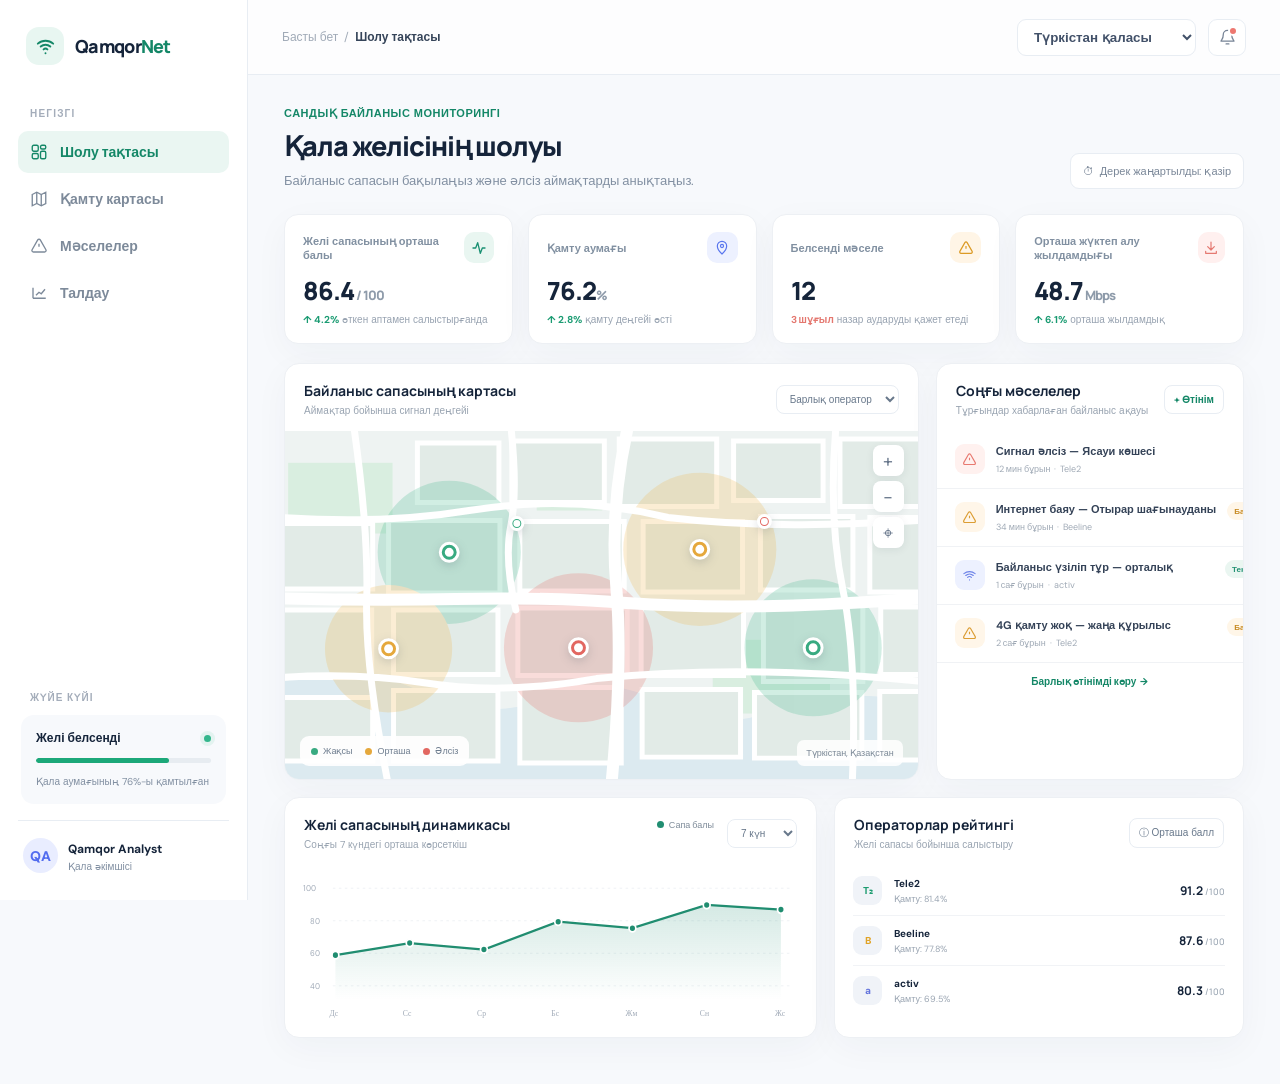
==== index.html @ de548d59 "Build QamqorNet telecom monitoring demo" ====
<!doctype html>
<html lang="kk">
<head>
  <meta charset="utf-8" />
  <meta name="viewport" content="width=device-width, initial-scale=1" />
  <meta name="theme-color" content="#f6f8fb" />
  <title>QamqorNet — Байланыс сапасының картасы</title>
  <link rel="preconnect" href="https://fonts.googleapis.com" />
  <link rel="preconnect" href="https://fonts.gstatic.com" crossorigin />
  <link href="https://fonts.googleapis.com/css2?family=DM+Sans:wght@400;500;600;700;800&family=Manrope:wght@400;500;600;700;800&display=swap" rel="stylesheet" />
  <style>
    :root{--ink:#15243a;--muted:#8290a2;--line:#e8edf3;--green:#148767;--mint:#eaf6f2;--bg:#f7f9fc;--blue:#436ef2;--amber:#eca735;--red:#ea716b;--shadow:0 10px 35px #20364e0a}
    *{box-sizing:border-box}body{margin:0;background:var(--bg);color:var(--ink);font:14px 'DM Sans',sans-serif}button,input{font:inherit}button{cursor:pointer}.shell{min-height:100vh;display:grid;grid-template-columns:248px 1fr}.sidebar{background:#fff;border-right:1px solid var(--line);padding:27px 18px;display:flex;flex-direction:column;position:sticky;top:0;height:100vh}.brand{display:flex;align-items:center;gap:11px;padding:0 8px;margin-bottom:42px}.brand-mark{height:38px;width:38px;border-radius:13px;background:#e8f6f1;color:var(--green);display:grid;place-items:center}.brand-mark svg{width:23px}.brand-name{font:800 18px Manrope;letter-spacing:-.7px}.brand-name span{color:var(--green)}.section-label{font-size:10px;letter-spacing:1.2px;color:#a4adba;font-weight:700;padding:0 12px;margin:0 0 11px}.nav{display:grid;gap:5px}.nav a{display:flex;align-items:center;gap:12px;padding:12px;border-radius:10px;color:#7d8a9a;text-decoration:none;font-weight:600}.nav a svg{width:18px;height:18px}.nav a.active{background:#eaf6f2;color:var(--green)}.side-bottom{margin-top:auto}.coverage-card{background:#f7f9fc;padding:15px;border-radius:13px;margin:0 3px 16px}.coverage-top{display:flex;align-items:center;justify-content:space-between;font-weight:700;font-size:12px}.live-dot{height:7px;width:7px;border-radius:50%;background:#33b68c;box-shadow:0 0 0 4px #33b68c1a}.coverage-bar{height:5px;border-radius:10px;background:#e7ecf1;margin:12px 0 8px;overflow:hidden}.coverage-bar i{display:block;background:#1ca879;width:76%;height:100%;border-radius:10px}.coverage-card small{color:var(--muted);font-size:10px}.profile{border-top:1px solid var(--line);padding:17px 5px 0;display:flex;align-items:center;gap:10px}.avatar{width:35px;height:35px;border-radius:50%;display:grid;place-items:center;background:#e9edff;color:#526cef;font-weight:800}.profile b{font-size:12px}.profile small{display:block;color:var(--muted);font-size:10px;margin-top:3px}.main{min-width:0}.topbar{height:75px;border-bottom:1px solid var(--line);display:flex;align-items:center;justify-content:space-between;padding:0 34px;background:#ffffffb8}.crumb{color:#a0aab7;font-size:12px}.crumb b{color:#354459}.top-actions{display:flex;align-items:center;gap:12px}.city-select{border:1px solid var(--line);background:white;border-radius:9px;padding:9px 12px;color:#425169;font-weight:600}.bell{border:1px solid var(--line);background:white;border-radius:9px;height:37px;width:38px;display:grid;place-items:center;color:#778496;position:relative}.bell:after{content:'';position:absolute;width:6px;height:6px;background:#ed7770;border:2px solid white;border-radius:50%;right:7px;top:6px}.content{max-width:1440px;margin:auto;padding:31px 36px 46px}.headline{display:flex;justify-content:space-between;align-items:flex-end;margin-bottom:25px}.eyebrow{color:var(--green);font-weight:700;font-size:11px;letter-spacing:.5px;margin-bottom:7px}.headline h1{font:800 27px Manrope;letter-spacing:-1px;margin:0}.headline p{margin:8px 0 0;color:var(--muted);font-size:13px}.date-tag{color:#7a8798;background:white;border:1px solid var(--line);border-radius:9px;padding:10px 12px;font-size:11px}.stats{display:grid;grid-template-columns:repeat(4,1fr);gap:15px;margin-bottom:19px}.stat{background:#fff;border:1px solid #edf0f4;border-radius:14px;padding:17px 18px;box-shadow:var(--shadow)}.stat-top{display:flex;justify-content:space-between;align-items:center;color:#8190a1;font-size:11px;font-weight:600}.stat-icon{height:31px;width:31px;border-radius:10px;display:grid;place-items:center}.stat-icon svg{width:16px}.i-green{background:#e9f6f1;color:#199072}.i-blue{background:#edf1ff;color:#5976ee}.i-amber{background:#fff5e6;color:#dc9a24}.i-red{background:#fff0ef;color:#e57971}.stat-value{font:800 25px Manrope;letter-spacing:-1px;margin:10px 0 5px}.stat-foot{font-size:10px;color:#98a3b1}.up{color:#1a9b72;font-weight:700}.down{color:#e4776f;font-weight:700}.grid{display:grid;grid-template-columns:minmax(0,1.75fr) minmax(280px,.85fr);gap:17px}.panel{background:#fff;border:1px solid #edf0f4;border-radius:15px;box-shadow:var(--shadow);overflow:hidden}.panel-head{display:flex;align-items:center;justify-content:space-between;padding:17px 19px 14px}.panel-title{font:700 14px Manrope}.panel-sub{font-size:10px;color:#99a4b1;margin-top:4px}.filter{border:1px solid var(--line);border-radius:8px;padding:7px 9px;background:#fff;color:#68788b;font-size:10px}.map{height:348px;background:#eef3f2;position:relative;overflow:hidden}.map svg{width:100%;height:100%;display:block}.map-bg{fill:#eef3f2}.block{fill:#e2ebe7;stroke:#fff;stroke-width:5}.park{fill:#d9eee0}.road{stroke:white;stroke-width:12;fill:none;stroke-linecap:round}.road-small{stroke:white;stroke-width:7;fill:none;stroke-linecap:round}.water{fill:#dceaf0}.heat{opacity:.24}.pin{filter:drop-shadow(0 3px 5px #2534472b)}.pin circle{stroke:white;stroke-width:3}.map-control{position:absolute;right:14px;top:14px;display:grid;gap:5px}.map-control button{border:0;background:white;border-radius:8px;width:31px;height:31px;color:#657489;font-size:18px;box-shadow:0 2px 8px #15243a12}.map-legend{position:absolute;left:15px;bottom:13px;background:#ffffffeb;border-radius:9px;padding:9px 11px;display:flex;gap:13px;font-size:9px;color:#6d7c8e}.legend-item{display:flex;align-items:center;gap:5px}.legend-item i{width:7px;height:7px;border-radius:50%}.map-caption{position:absolute;right:15px;bottom:13px;background:#ffffffd9;border-radius:7px;padding:7px 9px;font-size:9px;color:#7c8997}.issues{display:grid}.issue{padding:13px 18px;border-top:1px solid #f0f2f5;display:flex;gap:11px;align-items:flex-start}.issue:first-child{border-top:0}.issue-icon{width:30px;height:30px;display:grid;place-items:center;flex:none;border-radius:9px;background:#fff1ef;color:#e87970}.issue-icon.amber{background:#fff6e9;color:#dc9d33}.issue-icon.blue{background:#edf1ff;color:#6d83e8}.issue-icon svg{width:15px}.issue-main{min-width:0;flex:1}.issue-title{font-size:11px;font-weight:700;color:#344257;white-space:nowrap;overflow:hidden;text-overflow:ellipsis}.issue-meta{font-size:9px;color:#a0aab6;margin-top:5px}.badge{font-size:8px;font-weight:700;padding:4px 7px;border-radius:20px;background:#fff0ee;color:#dc7770;white-space:nowrap}.badge.monitor{background:#fff6e8;color:#c78b24}.badge.done{background:#eaf6f1;color:#239274}.view-all{width:100%;border:0;border-top:1px solid #f0f2f5;background:#fff;padding:12px;color:var(--green);font-size:10px;font-weight:700}.bottom-grid{display:grid;grid-template-columns:1.3fr 1fr;gap:17px;margin-top:17px}.chart-wrap{height:172px;padding:0 18px 14px;position:relative}.chart-wrap svg{width:100%;height:100%;overflow:visible}.chart-grid{stroke:#edf1f4;stroke-width:1;stroke-dasharray:3 4}.chart-fill{fill:url(#area)}.chart-line{fill:none;stroke:#208d70;stroke-width:2.5;stroke-linecap:round}.axis{fill:#a0aab7;font:9px 'DM Sans'}.chart-key{display:flex;gap:13px;font-size:9px;color:#7e8b99}.chart-key i{display:inline-block;width:7px;height:7px;border-radius:50%;background:#218e72;margin-right:5px}.operator-list{padding:1px 18px 15px}.operator{display:grid;grid-template-columns:32px 1fr auto;gap:9px;align-items:center;padding:10px 0;border-top:1px solid #f1f3f6}.operator:first-child{border-top:0}.operator-logo{height:29px;width:29px;border-radius:9px;background:#f0f3f8;display:grid;place-items:center;font-size:10px;font-weight:800;color:#526077}.operator-name{font-size:10px;font-weight:700}.operator-sub{font-size:9px;color:#9aa5b2;margin-top:3px}.score{font:700 12px Manrope}.score span{font-size:9px;color:#98a4b1;font-weight:500}.toast{position:fixed;bottom:22px;right:22px;padding:13px 17px;border-radius:11px;background:#183c34;color:white;box-shadow:0 10px 30px #132d2640;transform:translateY(80px);opacity:0;transition:.25s;z-index:5;font-size:12px}.toast.show{transform:translateY(0);opacity:1}.modal-backdrop{position:fixed;inset:0;background:#12213866;display:none;place-items:center;z-index:10;padding:20px}.modal-backdrop.show{display:grid}.modal{width:min(440px,100%);background:white;border-radius:17px;padding:23px;box-shadow:0 20px 60px #0f1d332b}.modal h2{font:800 19px Manrope;margin:0 0 6px}.modal p{color:#8491a0;font-size:12px;margin:0 0 19px}.modal label{display:block;color:#657387;font-size:11px;font-weight:700;margin:13px 0 6px}.modal input,.modal select{width:100%;border:1px solid var(--line);border-radius:9px;padding:11px;color:#334257;outline-color:#7bbda9}.modal-actions{display:flex;justify-content:flex-end;gap:9px;margin-top:19px}.btn{border:0;border-radius:9px;padding:10px 15px;font-weight:700;font-size:11px}.btn-plain{background:#f2f4f7;color:#637184}.btn-primary{background:var(--green);color:#fff}.mobile-menu{display:none}
    @media(max-width:1050px){.shell{grid-template-columns:205px 1fr}.sidebar{padding-left:13px;padding-right:13px}.content{padding:27px 22px}.topbar{padding:0 22px}.grid{grid-template-columns:minmax(0,1.4fr) minmax(265px,.9fr)}.stat{padding:14px}.stat-value{font-size:22px}}
    @media(max-width:760px){.shell{display:block}.sidebar{position:fixed;z-index:12;left:-260px;top:0;width:245px;transition:left .25s;box-shadow:10px 0 35px #182d3b12}.sidebar.open{left:0}.mobile-menu{display:grid;place-items:center;border:0;background:#fff;width:36px;height:36px;border-radius:9px;margin-right:10px;color:#627186}.topbar{height:64px;padding:0 15px;justify-content:flex-start}.crumb{flex:1}.top-actions{gap:7px}.city-select{font-size:10px;padding:8px}.content{padding:23px 15px}.headline{align-items:flex-start}.headline h1{font-size:22px}.headline p{font-size:11px;max-width:260px;line-height:1.5}.date-tag{display:none}.stats{grid-template-columns:repeat(2,1fr);gap:10px}.stat{padding:13px}.stat-value{font-size:22px}.grid,.bottom-grid{grid-template-columns:1fr;gap:12px}.map{height:290px}.issues{grid-template-columns:1fr 1fr}.issue{padding:11px;gap:8px}.issue:nth-child(2){border-top:0}.issue-title{font-size:10px}.issue-meta{font-size:8px}.badge{display:none}.panel-head{padding:15px}.chart-wrap{height:160px}.bottom-grid{margin-top:12px}}
    @media(max-width:390px){.issues{grid-template-columns:1fr}.issue:nth-child(2){border-top:1px solid #f0f2f5}.headline h1{font-size:20px}.bell{display:none}}
  </style>
</head>
<body>
<div class="shell">
  <aside class="sidebar" id="sidebar">
    <div class="brand"><div class="brand-mark"><svg viewBox="0 0 24 24" fill="none" stroke="currentColor" stroke-width="2"><path d="M4 9a12 12 0 0 1 16 0M7 12a7.5 7.5 0 0 1 10 0m-7 3a3 3 0 0 1 4 0M12 19h.01" stroke-linecap="round"/></svg></div><div class="brand-name">Qamqor<span>Net</span></div></div>
    <div class="section-label">НЕГІЗГІ</div>
    <nav class="nav">
      <a href="#dashboard" class="active" data-nav="dashboard"><svg viewBox="0 0 24 24" fill="none" stroke="currentColor" stroke-width="1.8"><rect x="3" y="3" width="8" height="8" rx="2"/><rect x="14" y="3" width="7" height="5" rx="2"/><rect x="14" y="11" width="7" height="10" rx="2"/><rect x="3" y="14" width="8" height="7" rx="2"/></svg>Шолу тақтасы</a>
      <a href="#map" data-nav="map"><svg viewBox="0 0 24 24" fill="none" stroke="currentColor" stroke-width="1.8"><path d="m3 6 6-3 6 3 6-3v15l-6 3-6-3-6 3V6Z"/><path d="M9 3v15m6-12v15"/></svg>Қамту картасы</a>
      <a href="#issues" data-nav="issues"><svg viewBox="0 0 24 24" fill="none" stroke="currentColor" stroke-width="1.8"><path d="M12 9v4m0 4h.01M10.3 3.9 2.8 17a2 2 0 0 0 1.7 3h15a2 2 0 0 0 1.7-3l-7.5-13.1a2 2 0 0 0-3.4 0Z"/></svg>Мәселелер</a>
      <a href="#analytics" data-nav="analytics"><svg viewBox="0 0 24 24" fill="none" stroke="currentColor" stroke-width="1.8"><path d="M4 19V5m0 14h17M8 15l4-4 3 2 5-6"/></svg>Талдау</a>
    </nav>
    <div class="side-bottom"><div class="section-label">ЖҮЙЕ КҮЙІ</div><div class="coverage-card"><div class="coverage-top"><span>Желі белсенді</span><i class="live-dot"></i></div><div class="coverage-bar"><i></i></div><small>Қала аумағының 76%-ы қамтылған</small></div><div class="profile"><div class="avatar">QA</div><div><b>Qamqor Analyst</b><small>Қала әкімшісі</small></div></div></div>
  </aside>
  <main class="main">
    <header class="topbar"><button class="mobile-menu" id="menuBtn" aria-label="Мәзір"><svg width="19" viewBox="0 0 24 24" fill="none" stroke="currentColor" stroke-width="2"><path d="M4 6h16M4 12h16M4 18h16"/></svg></button><div class="crumb">Басты бет&nbsp; / &nbsp;<b>Шолу тақтасы</b></div><div class="top-actions"><select class="city-select" id="city"><option>Түркістан қаласы</option><option>Шымкент қаласы</option><option>Қызылорда қаласы</option></select><button class="bell" id="bell" aria-label="Хабарламалар"><svg width="17" viewBox="0 0 24 24" fill="none" stroke="currentColor" stroke-width="1.8"><path d="M18 8a6 6 0 0 0-12 0c0 7-3 7-3 9h18c0-2-3-2-3-9m-8 13h4" stroke-linecap="round"/></svg></button></div></header>
    <div class="content" id="dashboard">
      <div class="headline"><div><div class="eyebrow">САНДЫҚ БАЙЛАНЫС МОНИТОРИНГІ</div><h1>Қала желісінің шолуы</h1><p>Байланыс сапасын бақылаңыз және әлсіз аймақтарды анықтаңыз.</p></div><div class="date-tag" id="dateTag">⏱ &nbsp;Дерек жаңартылды: қазір</div></div>
      <section class="stats">
        <article class="stat"><div class="stat-top"><span>Желі сапасының орташа балы</span><i class="stat-icon i-green"><svg viewBox="0 0 24 24" fill="none" stroke="currentColor" stroke-width="2"><path d="M3 12h4l3-8 4 16 3-8h4" stroke-linecap="round" stroke-linejoin="round"/></svg></i></div><div class="stat-value">86.4<span style="font-size:13px;color:#8e9baa"> / 100</span></div><div class="stat-foot"><span class="up">↑ 4.2%</span> өткен аптамен салыстырғанда</div></article>
        <article class="stat"><div class="stat-top"><span>Қамту аумағы</span><i class="stat-icon i-blue"><svg viewBox="0 0 24 24" fill="none" stroke="currentColor" stroke-width="1.8"><path d="M12 21s7-6.1 7-12A7 7 0 0 0 5 9c0 5.9 7 12 7 12Z"/><circle cx="12" cy="9" r="2.3"/></svg></i></div><div class="stat-value">76.2<span style="font-size:13px;color:#8e9baa">%</span></div><div class="stat-foot"><span class="up">↑ 2.8%</span> қамту деңгейі өсті</div></article>
        <article class="stat"><div class="stat-top"><span>Белсенді мәселе</span><i class="stat-icon i-amber"><svg viewBox="0 0 24 24" fill="none" stroke="currentColor" stroke-width="1.8"><path d="M12 9v4m0 4h.01M10.3 3.9 2.8 17a2 2 0 0 0 1.7 3h15a2 2 0 0 0 1.7-3l-7.5-13.1a2 2 0 0 0-3.4 0Z"/></svg></i></div><div class="stat-value" id="activeCount">12</div><div class="stat-foot"><span class="down">3 шұғыл</span> назар аударуды қажет етеді</div></article>
        <article class="stat"><div class="stat-top"><span>Орташа жүктеп алу жылдамдығы</span><i class="stat-icon i-red"><svg viewBox="0 0 24 24" fill="none" stroke="currentColor" stroke-width="1.8"><path d="M12 3v12m-5-5 5 5 5-5M4 17v3h16v-3" stroke-linecap="round" stroke-linejoin="round"/></svg></i></div><div class="stat-value">48.7<span style="font-size:13px;color:#8e9baa"> Mbps</span></div><div class="stat-foot"><span class="up">↑ 6.1%</span> орташа жылдамдық</div></article>
      </section>
      <div class="grid">
        <section class="panel" id="map"><div class="panel-head"><div><div class="panel-title">Байланыс сапасының картасы</div><div class="panel-sub">Аймақтар бойынша сигнал деңгейі</div></div><select class="filter" id="operatorFilter"><option value="all">Барлық оператор</option><option value="tele2">Tele2</option><option value="beeline">Beeline</option><option value="activ">activ</option></select></div>
          <div class="map"><svg viewBox="0 0 720 350" preserveAspectRatio="xMidYMid slice" aria-label="Түркістан қаласының сигнал картасы">
            <rect width="720" height="350" class="map-bg"/><path class="water" d="M-20 270Q100 225 174 260t130 8q60-26 120 7t127-2q78-18 190 12v80H-20Z"/><path class="park" d="M45 32h105v71H45zM472 210h118v74H472zM295 25h66v55h-66z"/>
            <g><path class="block" d="M175 12h82v60h-82zM270 10h93v62h-93zM378 8h98v68h-98zM493 10h90v60h-90zM600 8h100v68H600zM28 93h102v66H28zM146 90h112v73H146zM278 91h105v70H278zM402 91h100v71H402zM520 86h93v74h-93zM630 87h98v75h-98zM24 180h105v68H24zM151 180h105v65H151zM276 178h110v68H276zM400 176h103v70H400zM523 174h100v78H523zM641 177h91v68h-91zM10 268h120v64H10zM151 261h105v71H151zM278 258h102v76H278zM401 260h99v68h-99zM514 263h108v66H514zM640 262h90v69h-90z"/></g>
            <g class="heat"><circle cx="207" cy="122" r="72" fill="#43b98e"/><circle cx="459" cy="119" r="77" fill="#efb850"/><circle cx="337" cy="218" r="75" fill="#e76f69"/><circle cx="573" cy="218" r="69" fill="#43b98e"/><circle cx="146" cy="219" r="64" fill="#efb850"/></g>
            <path class="road" d="M-10 167Q110 171 213 169t172 4q146 10 345-9"/><path class="road" d="M388 -10q-20 85-13 167t-6 210"/><path class="road-small" d="M111 -5q15 106 13 175t23 192M596-5q-8 92 7 165t9 202M-10 252q108-12 190 1t175-4q165-17 375 8M269-5q7 66 0 100t5 85M-10 83q135 14 237-3t200 7q126 15 304-1"/>
            <g class="pin" data-provider="tele2" transform="translate(207 122)"><circle r="9" fill="#38aa81"/><circle r="3" fill="white"/></g><g class="pin" data-provider="beeline" transform="translate(459 119)"><circle r="9" fill="#e5a83c"/><circle r="3" fill="white"/></g><g class="pin" data-provider="activ" transform="translate(337 218)"><circle r="9" fill="#e26761"/><circle r="3" fill="white"/></g><g class="pin" data-provider="tele2" transform="translate(573 218)"><circle r="9" fill="#38aa81"/><circle r="3" fill="white"/></g><g class="pin" data-provider="beeline" transform="translate(146 219)"><circle r="9" fill="#e5a83c"/><circle r="3" fill="white"/></g><g class="pin" data-provider="activ" transform="translate(524 91)"><circle r="6" fill="#e26761"/><circle r="2" fill="white"/></g><g class="pin" data-provider="tele2" transform="translate(275 93)"><circle r="6" fill="#38aa81"/><circle r="2" fill="white"/></g>
          </svg><div class="map-control"><button id="zoomIn">+</button><button id="zoomOut">−</button><button id="locate">⌖</button></div><div class="map-legend"><span class="legend-item"><i style="background:#38aa81"></i>Жақсы</span><span class="legend-item"><i style="background:#e5a83c"></i>Орташа</span><span class="legend-item"><i style="background:#e26761"></i>Әлсіз</span></div><div class="map-caption">Түркістан, Қазақстан</div></div></section>
        <section class="panel" id="issues"><div class="panel-head"><div><div class="panel-title">Соңғы мәселелер</div><div class="panel-sub">Тұрғындар хабарлаған байланыс ақауы</div></div><button class="filter" id="reportBtn" style="color:var(--green);font-weight:700">+ Өтінім</button></div><div class="issues" id="issuesList">
          <div class="issue"><div class="issue-icon"><svg viewBox="0 0 24 24" fill="none" stroke="currentColor" stroke-width="1.8"><path d="M12 9v4m0 4h.01M10.3 3.9 2.8 17a2 2 0 0 0 1.7 3h15a2 2 0 0 0 1.7-3l-7.5-13.1a2 2 0 0 0-3.4 0Z"/></svg></div><div class="issue-main"><div class="issue-title">Сигнал әлсіз — Ясауи көшесі</div><div class="issue-meta">12 мин бұрын &nbsp;·&nbsp; Tele2</div></div><span class="badge">Шұғыл</span></div>
          <div class="issue"><div class="issue-icon amber"><svg viewBox="0 0 24 24" fill="none" stroke="currentColor" stroke-width="1.8"><path d="M12 9v4m0 4h.01M10.3 3.9 2.8 17a2 2 0 0 0 1.7 3h15a2 2 0 0 0 1.7-3l-7.5-13.1a2 2 0 0 0-3.4 0Z"/></svg></div><div class="issue-main"><div class="issue-title">Интернет баяу — Отырар шағынауданы</div><div class="issue-meta">34 мин бұрын &nbsp;·&nbsp; Beeline</div></div><span class="badge monitor">Бақылауда</span></div>
          <div class="issue"><div class="issue-icon blue"><svg viewBox="0 0 24 24" fill="none" stroke="currentColor" stroke-width="1.8"><path d="M3 9a14 14 0 0 1 18 0m-15 3a9 9 0 0 1 12 0m-9 3a4 4 0 0 1 6 0M12 19h.01" stroke-linecap="round"/></svg></div><div class="issue-main"><div class="issue-title">Байланыс үзіліп тұр — орталық</div><div class="issue-meta">1 сағ бұрын &nbsp;·&nbsp; activ</div></div><span class="badge done">Тексерілуде</span></div>
          <div class="issue"><div class="issue-icon amber"><svg viewBox="0 0 24 24" fill="none" stroke="currentColor" stroke-width="1.8"><path d="M12 9v4m0 4h.01M10.3 3.9 2.8 17a2 2 0 0 0 1.7 3h15a2 2 0 0 0 1.7-3l-7.5-13.1a2 2 0 0 0-3.4 0Z"/></svg></div><div class="issue-main"><div class="issue-title">4G қамту жоқ — жаңа құрылыс</div><div class="issue-meta">2 сағ бұрын &nbsp;·&nbsp; Tele2</div></div><span class="badge monitor">Бақылауда</span></div>
        </div><button class="view-all" id="viewAll">Барлық өтінімді көру &nbsp;→</button></section>
      </div>
      <div class="bottom-grid" id="analytics">
        <section class="panel"><div class="panel-head"><div><div class="panel-title">Желі сапасының динамикасы</div><div class="panel-sub">Соңғы 7 күндегі орташа көрсеткіш</div></div><div class="chart-key"><span><i></i>Сапа балы</span><select class="filter" id="period"><option>7 күн</option><option>30 күн</option></select></div></div><div class="chart-wrap"><svg viewBox="0 0 580 170" preserveAspectRatio="none"><defs><linearGradient id="area" x1="0" x2="0" y1="0" y2="1"><stop offset="0" stop-color="#218e72" stop-opacity=".19"/><stop offset="1" stop-color="#218e72" stop-opacity="0"/></linearGradient></defs><path class="chart-grid" d="M35 25H570M35 60H570M35 95H570M35 130H570"/><text class="axis" x="0" y="28">100</text><text class="axis" x="8" y="63">80</text><text class="axis" x="8" y="98">60</text><text class="axis" x="8" y="133">40</text><path class="chart-fill" d="M38 97 125 84 212 91 299 61 386 68 473 43 560 48V145H38Z"/><path class="chart-line" d="M38 97 125 84 212 91 299 61 386 68 473 43 560 48"/><g fill="#208d70" stroke="white" stroke-width="2"><circle cx="38" cy="97" r="4"/><circle cx="125" cy="84" r="4"/><circle cx="212" cy="91" r="4"/><circle cx="299" cy="61" r="4"/><circle cx="386" cy="68" r="4"/><circle cx="473" cy="43" r="4"/><circle cx="560" cy="48" r="4"/></g><g class="axis"><text x="31" y="163">Дс</text><text x="117" y="163">Сс</text><text x="204" y="163">Ср</text><text x="291" y="163">Бс</text><text x="378" y="163">Жм</text><text x="465" y="163">Сн</text><text x="553" y="163">Жс</text></g></svg></div></section>
        <section class="panel"><div class="panel-head"><div><div class="panel-title">Операторлар рейтингі</div><div class="panel-sub">Желі сапасы бойынша салыстыру</div></div><button class="filter" id="rankInfo">ⓘ Орташа балл</button></div><div class="operator-list"><div class="operator"><div class="operator-logo" style="color:#1d9c70">T₂</div><div><div class="operator-name">Tele2</div><div class="operator-sub">Қамту: 81.4%</div></div><div class="score">91.2 <span>/100</span></div></div><div class="operator"><div class="operator-logo" style="color:#e0a326">B</div><div><div class="operator-name">Beeline</div><div class="operator-sub">Қамту: 77.8%</div></div><div class="score">87.6 <span>/100</span></div></div><div class="operator"><div class="operator-logo" style="color:#6475dc">a</div><div><div class="operator-name">activ</div><div class="operator-sub">Қамту: 69.5%</div></div><div class="score">80.3 <span>/100</span></div></div></div></section>
      </div>
    </div>
  </main>
</div>
<div class="toast" id="toast"></div>
<div class="modal-backdrop" id="modal"><form class="modal" id="reportForm"><h2>Байланыс мәселесін хабарлау</h2><p>Өтінім картадағы әлсіз аймақтарды анықтауға көмектеседі.</p><label for="issueType">Мәселе түрі</label><select id="issueType"><option>Сигнал әлсіз</option><option>Интернет баяу</option><option>Байланыс үзіліп тұр</option><option>Қамту аймағы жоқ</option></select><label for="issuePlace">Мекенжай немесе аудан</label><input id="issuePlace" placeholder="Мысалы: Ясауи көшесі" required /><label for="issueProvider">Ұялы байланыс операторы</label><select id="issueProvider"><option>Tele2</option><option>Beeline</option><option>activ</option><option>Басқа</option></select><div class="modal-actions"><button type="button" class="btn btn-plain" id="cancel">Болдырмау</button><button class="btn btn-primary">Өтінім жіберу</button></div></form></div>
<script>
  const toast=document.getElementById('toast');let toastTimer;
  function notify(message){toast.textContent=message;toast.classList.add('show');clearTimeout(toastTimer);toastTimer=setTimeout(()=>toast.classList.remove('show'),2600)}
  document.getElementById('reportBtn').addEventListener('click',()=>document.getElementById('modal').classList.add('show'));
  document.getElementById('cancel').addEventListener('click',()=>document.getElementById('modal').classList.remove('show'));
  document.getElementById('modal').addEventListener('click',e=>{if(e.target.id==='modal')e.currentTarget.classList.remove('show')});
  document.getElementById('reportForm').addEventListener('submit',e=>{e.preventDefault();const type=document.getElementById('issueType').value,place=document.getElementById('issuePlace').value,provider=document.getElementById('issueProvider').value;const item=document.createElement('div');item.className='issue';item.innerHTML='<div class="issue-icon"><svg viewBox="0 0 24 24" fill="none" stroke="currentColor" stroke-width="1.8"><path d="M12 9v4m0 4h.01M10.3 3.9 2.8 17a2 2 0 0 0 1.7 3h15a2 2 0 0 0 1.7-3l-7.5-13.1a2 2 0 0 0-3.4 0Z"/></svg></div><div class="issue-main"><div class="issue-title"></div><div class="issue-meta"></div></div><span class="badge">Жаңа</span>';item.querySelector('.issue-title').textContent=type+' — '+place;item.querySelector('.issue-meta').textContent='Қазір ғана · '+provider;document.getElementById('issuesList').prepend(item);document.getElementById('activeCount').textContent=String(Number(document.getElementById('activeCount').textContent)+1);e.currentTarget.reset();document.getElementById('modal').classList.remove('show');notify('Өтінім қабылданды. Рақмет!')});
  document.getElementById('operatorFilter').addEventListener('change',e=>{document.querySelectorAll('.pin').forEach(pin=>pin.style.display=e.target.value==='all'||pin.dataset.provider===e.target.value?'':'none');notify(e.target.value==='all'?'Барлық оператор көрсетілді':e.target.options[e.target.selectedIndex].text+' картасы')});
  document.getElementById('city').addEventListener('change',e=>{document.querySelector('.map-caption').textContent=e.target.value.replace(' қаласы','')+', Қазақстан';notify(e.target.value+' деректері көрсетілді')});
  document.getElementById('bell').addEventListener('click',()=>notify('Сізде 3 жаңа желі хабарламасы бар'));
  document.getElementById('locate').addEventListener('click',()=>notify('Карта Түркістан қаласының орталығына бағытталды'));
  let zoom=1;document.getElementById('zoomIn').addEventListener('click',()=>{zoom=Math.min(zoom+.12,1.5);document.querySelector('.map svg').style.transform='scale('+zoom+')'});document.getElementById('zoomOut').addEventListener('click',()=>{zoom=Math.max(zoom-.12,1);document.querySelector('.map svg').style.transform='scale('+zoom+')'});
  document.getElementById('period').addEventListener('change',e=>notify('Кезең жаңартылды: '+e.target.value));
  document.getElementById('viewAll').addEventListener('click',()=>notify('Барлық өтінім тізімі жүктелді'));
  document.getElementById('rankInfo').addEventListener('click',()=>notify('Балл жылдамдық, қамту және тұрақтылық бойынша есептеледі'));
  document.getElementById('menuBtn').addEventListener('click',()=>document.getElementById('sidebar').classList.toggle('open'));
  document.querySelectorAll('[data-nav]').forEach(link=>link.addEventListener('click',()=>{document.querySelectorAll('[data-nav]').forEach(a=>a.classList.remove('active'));link.classList.add('active');document.getElementById('sidebar').classList.remove('open')}));
</script>
</body>
</html>
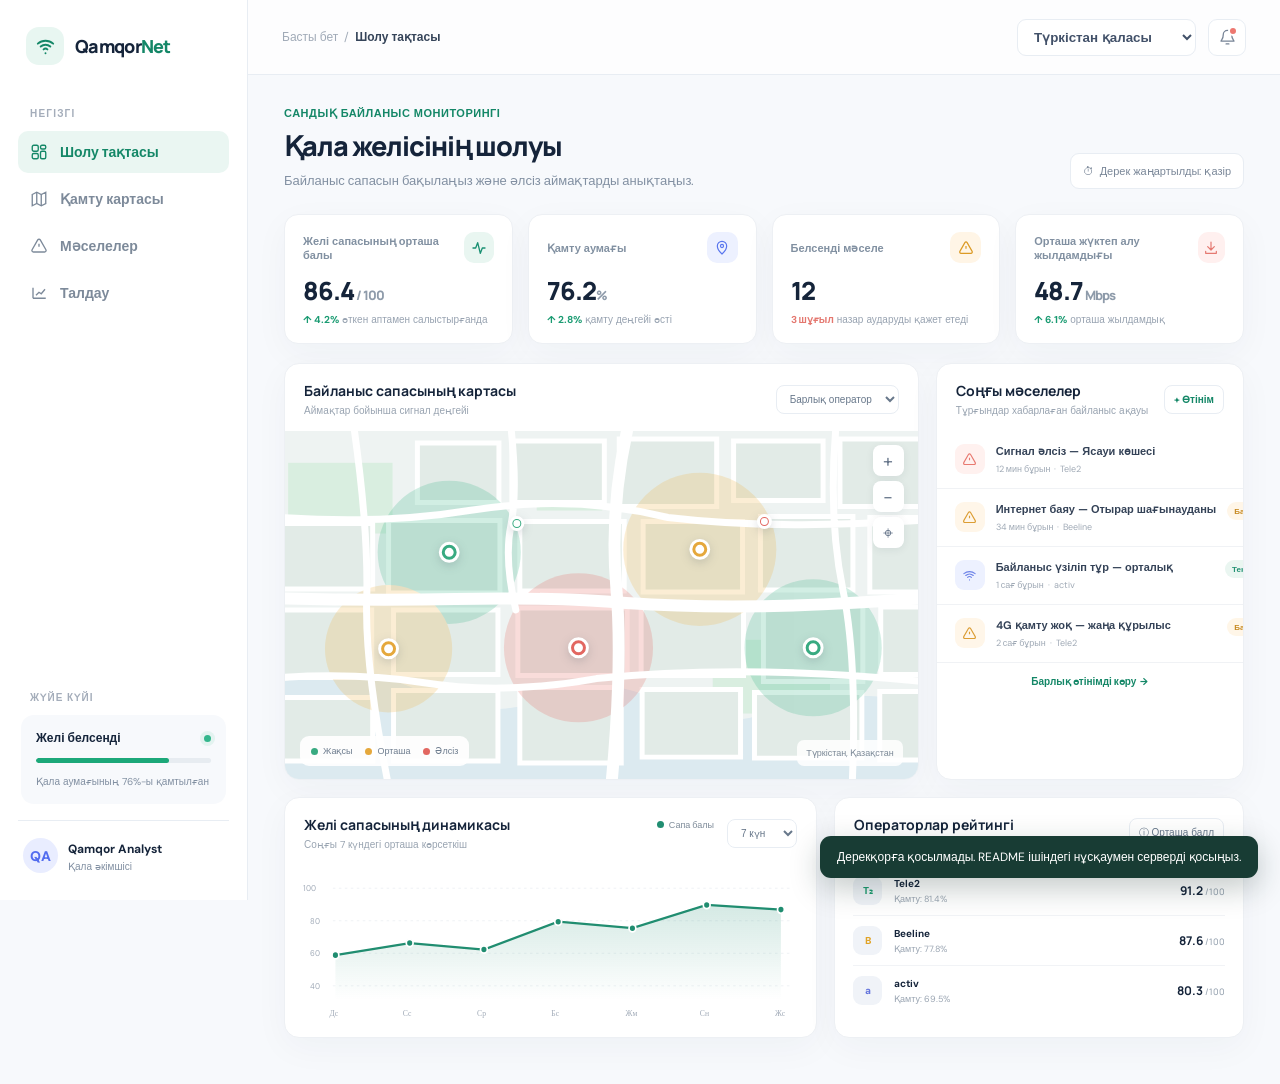
==== commit 54a67384: "Add SQLite database for QamqorNet reports" ====
--- a/index.html
+++ b/index.html
@@ -65,22 +65,129 @@
 <div class="toast" id="toast"></div>
 <div class="modal-backdrop" id="modal"><form class="modal" id="reportForm"><h2>Байланыс мәселесін хабарлау</h2><p>Өтінім картадағы әлсіз аймақтарды анықтауға көмектеседі.</p><label for="issueType">Мәселе түрі</label><select id="issueType"><option>Сигнал әлсіз</option><option>Интернет баяу</option><option>Байланыс үзіліп тұр</option><option>Қамту аймағы жоқ</option></select><label for="issuePlace">Мекенжай немесе аудан</label><input id="issuePlace" placeholder="Мысалы: Ясауи көшесі" required /><label for="issueProvider">Ұялы байланыс операторы</label><select id="issueProvider"><option>Tele2</option><option>Beeline</option><option>activ</option><option>Басқа</option></select><div class="modal-actions"><button type="button" class="btn btn-plain" id="cancel">Болдырмау</button><button class="btn btn-primary">Өтінім жіберу</button></div></form></div>
 <script>
-  const toast=document.getElementById('toast');let toastTimer;
-  function notify(message){toast.textContent=message;toast.classList.add('show');clearTimeout(toastTimer);toastTimer=setTimeout(()=>toast.classList.remove('show'),2600)}
-  document.getElementById('reportBtn').addEventListener('click',()=>document.getElementById('modal').classList.add('show'));
-  document.getElementById('cancel').addEventListener('click',()=>document.getElementById('modal').classList.remove('show'));
-  document.getElementById('modal').addEventListener('click',e=>{if(e.target.id==='modal')e.currentTarget.classList.remove('show')});
-  document.getElementById('reportForm').addEventListener('submit',e=>{e.preventDefault();const type=document.getElementById('issueType').value,place=document.getElementById('issuePlace').value,provider=document.getElementById('issueProvider').value;const item=document.createElement('div');item.className='issue';item.innerHTML='<div class="issue-icon"><svg viewBox="0 0 24 24" fill="none" stroke="currentColor" stroke-width="1.8"><path d="M12 9v4m0 4h.01M10.3 3.9 2.8 17a2 2 0 0 0 1.7 3h15a2 2 0 0 0 1.7-3l-7.5-13.1a2 2 0 0 0-3.4 0Z"/></svg></div><div class="issue-main"><div class="issue-title"></div><div class="issue-meta"></div></div><span class="badge">Жаңа</span>';item.querySelector('.issue-title').textContent=type+' — '+place;item.querySelector('.issue-meta').textContent='Қазір ғана · '+provider;document.getElementById('issuesList').prepend(item);document.getElementById('activeCount').textContent=String(Number(document.getElementById('activeCount').textContent)+1);e.currentTarget.reset();document.getElementById('modal').classList.remove('show');notify('Өтінім қабылданды. Рақмет!')});
-  document.getElementById('operatorFilter').addEventListener('change',e=>{document.querySelectorAll('.pin').forEach(pin=>pin.style.display=e.target.value==='all'||pin.dataset.provider===e.target.value?'':'none');notify(e.target.value==='all'?'Барлық оператор көрсетілді':e.target.options[e.target.selectedIndex].text+' картасы')});
-  document.getElementById('city').addEventListener('change',e=>{document.querySelector('.map-caption').textContent=e.target.value.replace(' қаласы','')+', Қазақстан';notify(e.target.value+' деректері көрсетілді')});
-  document.getElementById('bell').addEventListener('click',()=>notify('Сізде 3 жаңа желі хабарламасы бар'));
-  document.getElementById('locate').addEventListener('click',()=>notify('Карта Түркістан қаласының орталығына бағытталды'));
-  let zoom=1;document.getElementById('zoomIn').addEventListener('click',()=>{zoom=Math.min(zoom+.12,1.5);document.querySelector('.map svg').style.transform='scale('+zoom+')'});document.getElementById('zoomOut').addEventListener('click',()=>{zoom=Math.max(zoom-.12,1);document.querySelector('.map svg').style.transform='scale('+zoom+')'});
-  document.getElementById('period').addEventListener('change',e=>notify('Кезең жаңартылды: '+e.target.value));
-  document.getElementById('viewAll').addEventListener('click',()=>notify('Барлық өтінім тізімі жүктелді'));
-  document.getElementById('rankInfo').addEventListener('click',()=>notify('Балл жылдамдық, қамту және тұрақтылық бойынша есептеледі'));
-  document.getElementById('menuBtn').addEventListener('click',()=>document.getElementById('sidebar').classList.toggle('open'));
-  document.querySelectorAll('[data-nav]').forEach(link=>link.addEventListener('click',()=>{document.querySelectorAll('[data-nav]').forEach(a=>a.classList.remove('active'));link.classList.add('active');document.getElementById('sidebar').classList.remove('open')}));
+  // Өтінімдер браузерден сервердегі SQLite дерекқорына жіберіледі.
+  const API_URL = '/api/reports';
+  const toast = document.getElementById('toast');
+  const issuesList = document.getElementById('issuesList');
+  let reports = [];
+  let toastTimer;
+
+  function notify(message) {
+    toast.textContent = message;
+    toast.classList.add('show');
+    clearTimeout(toastTimer);
+    toastTimer = setTimeout(() => toast.classList.remove('show'), 2600);
+  }
+
+  function timeAgo(dateText) {
+    const minutes = Math.max(0, Math.floor((Date.now() - new Date(dateText).getTime()) / 60000));
+    if (minutes < 1) return 'Қазір ғана';
+    if (minutes < 60) return `${minutes} мин бұрын`;
+    if (minutes < 1440) return `${Math.floor(minutes / 60)} сағ бұрын`;
+    return `${Math.floor(minutes / 1440)} күн бұрын`;
+  }
+
+  function makeIssueCard(report) {
+    const item = document.createElement('div');
+    item.className = 'issue';
+    item.innerHTML = '<div class="issue-icon"><svg viewBox="0 0 24 24" fill="none" stroke="currentColor" stroke-width="1.8"><path d="M12 9v4m0 4h.01M10.3 3.9 2.8 17a2 2 0 0 0 1.7 3h15a2 2 0 0 0 1.7-3l-7.5-13.1a2 2 0 0 0-3.4 0Z"/></svg></div><div class="issue-main"><div class="issue-title"></div><div class="issue-meta"></div></div><span class="badge"></span>';
+    item.querySelector('.issue-title').textContent = `${report.issue_type} — ${report.location}`;
+    item.querySelector('.issue-meta').textContent = `${timeAgo(report.created_at)} · ${report.operator}`;
+
+    const badge = item.querySelector('.badge');
+    badge.textContent = report.status;
+    if (report.status === 'Бақылауда') badge.classList.add('monitor');
+    if (report.status === 'Тексерілуде') badge.classList.add('done');
+    return item;
+  }
+
+  function showReports() {
+    issuesList.replaceChildren(...reports.slice(0, 6).map(makeIssueCard));
+    document.getElementById('activeCount').textContent = reports.length;
+    document.querySelector('#activeCount').closest('.stat').querySelector('.stat-foot').textContent =
+      `${reports.length} өтінім дерекқорда сақталған`;
+  }
+
+  async function loadReports() {
+    try {
+      const response = await fetch(API_URL);
+      if (!response.ok) throw new Error('Серверден жауап келмеді');
+      reports = await response.json();
+      showReports();
+    } catch (error) {
+      // Сервер қосылмаған кезде бет ашыла береді. Өтінім сақтау үшін server.py керек.
+      notify('Дерекқорға қосылмады. README ішіндегі нұсқаумен серверді қосыңыз.');
+    }
+  }
+
+  document.getElementById('reportBtn').addEventListener('click', () => {
+    document.getElementById('modal').classList.add('show');
+  });
+  document.getElementById('cancel').addEventListener('click', () => {
+    document.getElementById('modal').classList.remove('show');
+  });
+  document.getElementById('modal').addEventListener('click', event => {
+    if (event.target.id === 'modal') event.currentTarget.classList.remove('show');
+  });
+
+  document.getElementById('reportForm').addEventListener('submit', async event => {
+    event.preventDefault();
+    const payload = {
+      issue_type: document.getElementById('issueType').value,
+      location: document.getElementById('issuePlace').value.trim(),
+      operator: document.getElementById('issueProvider').value
+    };
+
+    try {
+      const response = await fetch(API_URL, {
+        method: 'POST',
+        headers: { 'Content-Type': 'application/json' },
+        body: JSON.stringify(payload)
+      });
+      if (!response.ok) throw new Error('Өтінімді сақтау мүмкін болмады');
+      const savedReport = await response.json();
+      reports.unshift(savedReport);
+      showReports();
+      event.currentTarget.reset();
+      document.getElementById('modal').classList.remove('show');
+      notify('Өтінім дерекқорға сақталды. Рақмет!');
+    } catch (error) {
+      notify('Сақталмады. README нұсқауымен серверді іске қосыңыз.');
+    }
+  });
+
+  document.getElementById('operatorFilter').addEventListener('change', event => {
+    document.querySelectorAll('.pin').forEach(pin => {
+      pin.style.display = event.target.value === 'all' || pin.dataset.provider === event.target.value ? '' : 'none';
+    });
+    notify(event.target.value === 'all' ? 'Барлық оператор көрсетілді' : `${event.target.options[event.target.selectedIndex].text} картасы`);
+  });
+  document.getElementById('city').addEventListener('change', event => {
+    document.querySelector('.map-caption').textContent = `${event.target.value.replace(' қаласы', '')}, Қазақстан`;
+    notify(`${event.target.value} деректері көрсетілді`);
+  });
+  document.getElementById('bell').addEventListener('click', () => notify('Сізде 3 жаңа желі хабарламасы бар'));
+  document.getElementById('locate').addEventListener('click', () => notify('Карта Түркістан қаласының орталығына бағытталды'));
+  let zoom = 1;
+  document.getElementById('zoomIn').addEventListener('click', () => {
+    zoom = Math.min(zoom + 0.12, 1.5);
+    document.querySelector('.map svg').style.transform = `scale(${zoom})`;
+  });
+  document.getElementById('zoomOut').addEventListener('click', () => {
+    zoom = Math.max(zoom - 0.12, 1);
+    document.querySelector('.map svg').style.transform = `scale(${zoom})`;
+  });
+  document.getElementById('period').addEventListener('change', event => notify(`Кезең жаңартылды: ${event.target.value}`));
+  document.getElementById('viewAll').addEventListener('click', () => notify('Барлық өтінім тізімі жүктелді'));
+  document.getElementById('rankInfo').addEventListener('click', () => notify('Балл жылдамдық, қамту және тұрақтылық бойынша есептеледі'));
+  document.getElementById('menuBtn').addEventListener('click', () => document.getElementById('sidebar').classList.toggle('open'));
+  document.querySelectorAll('[data-nav]').forEach(link => link.addEventListener('click', () => {
+    document.querySelectorAll('[data-nav]').forEach(item => item.classList.remove('active'));
+    link.classList.add('active');
+    document.getElementById('sidebar').classList.remove('open');
+  }));
+
+  loadReports();
 </script>
 </body>
 </html>
